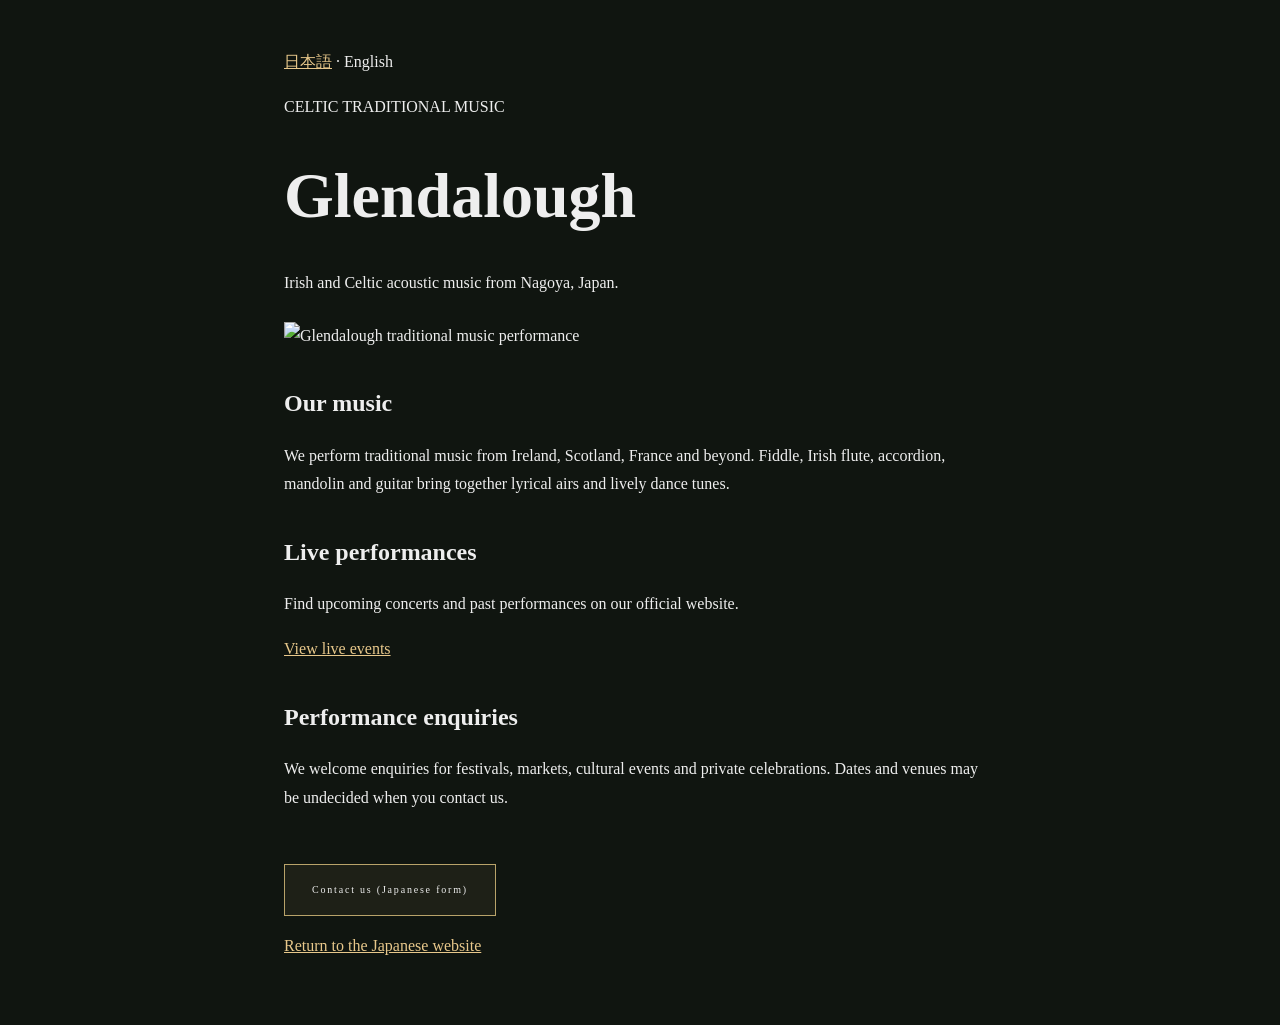
==== en/index.html @ 179ed780 "Create English introduction page" ====
<!doctype html>
<html lang="en"><head><meta charset="utf-8"><meta name="viewport" content="width=device-width, initial-scale=1"><title>Glendalough | Irish & Celtic Music in Nagoya, Japan</title><meta name="description" content="Glendalough is an acoustic ensemble performing Irish and Celtic traditional music in Nagoya, Japan. Explore live events and performance enquiries."><link rel="canonical" href="https://celticmusic-nagoya.github.io/glendalough/en/"><link rel="alternate" hreflang="ja" href="https://celticmusic-nagoya.github.io/glendalough/"><link rel="alternate" hreflang="en" href="https://celticmusic-nagoya.github.io/glendalough/en/"><link rel="alternate" hreflang="x-default" href="https://celticmusic-nagoya.github.io/glendalough/"><link rel="stylesheet" href="../style.css"><link rel="icon" href="../images/favicon.png"><meta name="theme-color" content="#101510"><style>body{background:#101510;color:#eee} .english-page{max-width:760px;margin:auto;padding:48px 24px;line-height:1.8}.english-page h1{font-size:clamp(2rem,8vw,4rem);overflow-wrap:anywhere}.english-page h2{font-size:1.5rem;margin-top:2rem}.english-page p{margin:1rem 0}.english-page a:not(.button){color:#e8c88b;text-decoration:underline}.english-page img{width:100%;height:auto;margin:24px 0}</style></head><body><main class="english-page"><nav aria-label="Language"><a href="../" lang="ja">日本語</a> · English</nav><p>CELTIC TRADITIONAL MUSIC</p><h1>Glendalough</h1><p>Irish and Celtic acoustic music from Nagoya, Japan.</p><img src="../images/hero.jpg" alt="Glendalough traditional music performance"><h2>Our music</h2><p>We perform traditional music from Ireland, Scotland, France and beyond. Fiddle, Irish flute, accordion, mandolin and guitar bring together lyrical airs and lively dance tunes.</p><h2>Live performances</h2><p>Find upcoming concerts and past performances on our official website.</p><p><a href="../#live">View live events</a></p><h2>Performance enquiries</h2><p>We welcome enquiries for festivals, markets, cultural events and private celebrations. Dates and venues may be undecided when you contact us.</p><p><a class="button button-primary" href="../#contact">Contact us (Japanese form)</a></p><p><a href="../">Return to the Japanese website</a></p></main></body></html>
---- style.css ----
/* =====================================================
   GLENDALOUGH WEBSITE
   MAIN STYLESHEET
===================================================== */


/* =====================================================
   VARIABLES
===================================================== */

:root {

    /* Background */

    --bg-dark: #101510;
    --bg-deep: #0d120e;
    --bg-green: #182119;
    --bg-green-2: #151c16;

    --bg-light: #e9e3d4;
    --bg-light-2: #f1ede2;


    /* Text */

    --text-light: #e8e3d5;
    --text-dark: #20261f;

    --muted: rgba(232, 227, 213, 0.68);
    --muted-dark: #687067;


    /* Accent */

    --gold: #b9a36a;
    --gold-light: #d6c58d;
    --gold-dark: #7c6740;


    /* Border */

    --border: rgba(232, 227, 213, 0.18);
    --border-dark: rgba(32, 38, 31, 0.16);


    /* Fonts */

    --serif:
        "Noto Serif JP",
        serif;

    --display:
        "Cinzel",
        serif;

    --editorial:
        "Cormorant Garamond",
        "Noto Serif JP",
        serif;


    /* Layout */

    --max-width: 1200px;
    --header-height: 90px;

}


/* =====================================================
   RESET
===================================================== */

* {
    margin: 0;
    padding: 0;
    box-sizing: border-box;
}


html {
    scroll-behavior: smooth;
    scroll-padding-top: var(--header-height);
}


body {
    background: var(--bg-dark);
    color: var(--text-light);

    font-family: var(--serif);

    line-height: 1.8;

    overflow-x: hidden;

    -webkit-font-smoothing: antialiased;

    text-rendering: optimizeLegibility;
}


img {
    width: 100%;
    display: block;
}


a {
    color: inherit;
    text-decoration: none;
}


button,
input,
select,
textarea {
    font: inherit;
}


button {
    color: inherit;
}


::selection {
    background: var(--gold);
    color: var(--text-dark);
}


/* =====================================================
   CONTAINER
===================================================== */

.container {
    width: min(
        calc(100% - 80px),
        var(--max-width)
    );

    margin: 0 auto;
}


/* =====================================================
   HEADER
===================================================== */

.header {
    position: fixed;

    top: 0;
    left: 0;

    width: 100%;

    z-index: 1000;

    border-bottom: 1px solid transparent;

    transition:
        background 0.35s ease,
        backdrop-filter 0.35s ease,
        border-color 0.35s ease;
}


.header.scrolled {
    background:
        rgba(16, 21, 16, 0.92);

    backdrop-filter:
        blur(14px);

    border-bottom-color:
        rgba(232, 227, 213, 0.08);
}


.header-inner {
    width: min(
        calc(100% - 80px),
        1400px
    );

    height: var(--header-height);

    margin: auto;

    display: flex;

    align-items: center;

    justify-content: space-between;

    gap: 30px;
}


/* Logo */

.logo {
    display: flex;

    flex-direction: column;

    line-height: 1;

    flex-shrink: 0;
}


.logo-main {
    font-family: var(--display);

    font-size: 21px;

    letter-spacing: 0.18em;
}


.logo-sub {
    margin-top: 7px;

    font-family: var(--display);

    font-size: 7px;

    letter-spacing: 0.25em;

    color: var(--gold);
}


/* Desktop Navigation */

.nav {
    display: flex;

    align-items: center;

    gap: clamp(18px, 2.3vw, 32px);

    font-family: var(--display);

    font-size: 11px;

    letter-spacing: 0.15em;
}


.nav a {
    position: relative;

    padding: 8px 0;

    white-space: nowrap;
}


.nav a::after {
    content: "";

    position: absolute;

    left: 0;
    bottom: 0;

    width: 0;
    height: 1px;

    background: var(--gold);

    transition:
        width 0.3s ease;
}


.nav a:hover::after {
    width: 100%;
}


.nav-contact {
    padding: 10px 18px !important;

    border: 1px solid var(--gold);
}


.nav-contact::after {
    display: none;
}


/* =====================================================
   MOBILE MENU
===================================================== */

.menu-button {
    display: none;

    width: 42px;
    height: 42px;

    border: 0;

    background: transparent;

    cursor: pointer;
}


.menu-button span {
    display: block;

    width: 25px;
    height: 1px;

    margin: 6px auto;

    background: var(--text-light);

    transition:
        transform 0.3s ease,
        opacity 0.3s ease;
}


.menu-button.active span:nth-child(1) {
    transform:
        translateY(7px)
        rotate(45deg);
}


.menu-button.active span:nth-child(2) {
    opacity: 0;
}


.menu-button.active span:nth-child(3) {
    transform:
        translateY(-7px)
        rotate(-45deg);
}


.mobile-nav {
    display: none;
}


/* =====================================================
   HERO
===================================================== */

.hero {
    position: relative;

    min-height: 650px;

    height: 100svh;

    display: flex;

    align-items: center;

    justify-content: center;

    text-align: center;

    overflow: hidden;
}


.hero-background {
    position: absolute;

    inset: 0;

    background:
        url("images/hero2.jpg")
        center / cover
        no-repeat;

    transform: scale(1.03);

    animation:
        heroZoom 12s ease-out forwards;
}


@keyframes heroZoom {

    from {
        transform: scale(1.08);
    }

    to {
        transform: scale(1.03);
    }

}


.hero-overlay {
    position: absolute;

    inset: 0;

    background:
        linear-gradient(
            to bottom,
            rgba(8, 12, 8, 0.42),
            rgba(8, 12, 8, 0.76)
        );
}


.hero-content {
    position: relative;

    z-index: 2;

    max-width: 900px;

    padding: 30px;
}


.hero-eyebrow {
    margin-bottom: 22px;

    font-family: var(--display);

    font-size: 11px;

    letter-spacing: 0.38em;

    color: var(--gold-light);
}


.hero h1 {
    font-family: var(--display);

    font-size:
        clamp(48px, 9vw, 110px);

    font-weight: 500;

    letter-spacing: 0.14em;

    line-height: 1.1;
}


.hero-copy {
    margin-top: 30px;

    font-family: var(--display);

    font-size:
        clamp(14px, 2vw, 19px);

    line-height: 1.8;

    letter-spacing: 0.08em;
}


.hero-scroll {
    position: absolute;

    bottom: 35px;
    left: 50%;

    transform:
        translateX(-50%);

    display: flex;

    flex-direction: column;

    align-items: center;

    gap: 10px;

    z-index: 2;

    font-family: var(--display);

    font-size: 8px;

    letter-spacing: 0.3em;
}


.scroll-line {
    width: 1px;

    height: 50px;

    background:
        linear-gradient(
            var(--gold),
            transparent
        );
}


/* =====================================================
   BUTTON
===================================================== */

.button {
    display: inline-flex;

    align-items: center;

    justify-content: center;

    gap: 30px;

    margin-top: 35px;

    padding: 16px 27px;

    font-family: var(--display);

    font-size: 10px;

    letter-spacing: 0.18em;

    border: 1px solid var(--gold);

    transition:
        background 0.3s ease,
        color 0.3s ease,
        transform 0.3s ease;
}


.button span {
    font-size: 16px;
}


.button:hover {
    background: var(--gold);

    color: var(--text-dark);

    transform:
        translateY(-3px);
}


.button-primary {
    background:
        rgba(185, 163, 106, 0.08);
}


.button-light {
    color: #fff;

    border-color: #fff;
}


.button-light:hover {
    background: #fff;

    color: var(--text-dark);
}


.button-large {
    padding: 20px 38px;

    font-size: 11px;
}


/* =====================================================
   COMMON SECTIONS
===================================================== */

.section {
    position: relative;

    padding: 140px 0;
}


.section-heading {
    display: flex;

    gap: 30px;

    margin-bottom: 75px;
}


.section-heading.centered {
    display: block;

    text-align: center;
}


.section-number {
    font-family: var(--display);

    color: var(--gold);

    font-size: 12px;

    letter-spacing: 0.2em;
}


.section-label {
    margin-bottom: 15px;

    font-family: var(--display);

    font-size: 10px;

    color: var(--gold);

    letter-spacing: 0.35em;
}


.section h2 {
    font-family: var(--display);

    font-size:
        clamp(32px, 5vw, 60px);

    font-weight: 500;

    line-height: 1.15;

    letter-spacing: 0.08em;
}


.section-intro {
    max-width: 680px;

    margin:
        30px auto 0;

    color:
        rgba(232, 227, 213, 0.7);
}


/* =====================================================
   ABOUT
===================================================== */

.about-section {
    background:
        linear-gradient(
            135deg,
            #101510,
            #172018
        );
}

.about-grid {
    display: grid;

    grid-template-columns:
        1fr 1fr;

    gap: 90px;

    align-items: center;
}

.about-text {
    max-width: 570px;
}

.about-text .lead {
    margin-bottom: 35px;

    font-size:
        clamp(22px, 2.5vw, 30px);

    line-height: 1.8;

	letter-spacing: 0.08em;

    color: var(--gold-light);

	font-weight: 500;
}

.about-text p:not(.lead) {
    margin-bottom: 24px;

    color:
        rgba(232, 227, 213, 0.75);

	font-size: 15px;

	line-height: 2.1;

	letter-spacing: 0.06em;

	text-align: justify;

}

/* Image */
.about-image {
    position: relative;
}

.about-image img {
    display: block;

    width: 100%;
    height: auto;

    object-fit: contain;
}

/* Caption */
.image-caption {
    position: absolute;

    right: -20px;

    bottom: -20px;

    padding: 15px 20px;

    background: var(--gold);

    color: var(--text-dark);

    font-family: var(--display);

    font-size: 9px;

    letter-spacing: 0.18em;
}

/* =====================================================
   02 MUSIC
===================================================== */

.music-section {
    position: relative;

    background:
        linear-gradient(
            rgba(18, 25, 19, 0.96),
            rgba(12, 17, 13, 0.98)
        );

    color: var(--text-light);

    padding: 140px 0;

    overflow: hidden;
}


.music-section::before {
    content: "";

    position: absolute;

    width: 600px;
    height: 600px;

    top: -250px;
    right: -200px;

    border-radius: 50%;

    background:
        radial-gradient(
            circle,
            rgba(184, 154, 91, 0.08),
            transparent 70%
        );

    pointer-events: none;
}


.music-section::after {
    content: "";

    position: absolute;

    width: 500px;
    height: 500px;

    bottom: -250px;
    left: -200px;

    border-radius: 50%;

    background:
        radial-gradient(
            circle,
            rgba(54, 88, 65, 0.12),
            transparent 70%
        );

    pointer-events: none;
}


.music-container {
    width: min(
        1200px,
        90%
    );

    margin: 0 auto;

    position: relative;

    z-index: 2;
}


/* Music Heading */

.music-section-heading {
    max-width: 850px;

    margin:
        0 auto 110px;

    text-align: center;
}


.music-section-number {
    margin-bottom: 5px;

    font-family: var(--editorial);

    color: var(--gold);

    font-size: 1rem;

    letter-spacing: 0.3em;
}


.music-section-label {
    margin-bottom: 20px;

    color: var(--gold);

    font-size: 0.7rem;

    letter-spacing: 0.35em;
}


.music-section-heading h2 {
    margin-bottom: 30px;

    font-family: var(--editorial);

    font-size:
        clamp(3.5rem, 7vw, 6.5rem);

    font-weight: 400;

    line-height: 0.95;

    letter-spacing: 0.04em;
}


.music-intro {
    color: var(--muted);

    font-size: 0.95rem;

    line-height: 2;
}


/* =====================================================
   MUSIC CATEGORY
===================================================== */

.music-category {
    margin-bottom: 130px;
}


.music-category:last-of-type {
    margin-bottom: 80px;
}


.music-category-heading {
    display: flex;

    justify-content: space-between;

    align-items: flex-end;

    gap: 50px;

    margin-bottom: 45px;

    padding-bottom: 20px;

    border-bottom:
        1px solid var(--border);
}


.music-category-label {
    margin-bottom: 5px;

    color: var(--gold);

    font-size: 0.7rem;

    letter-spacing: 0.25em;
}


.music-category-heading h3 {
    font-family: var(--editorial);

    font-size: 2.8rem;

    font-weight: 400;

    line-height: 1;
}


.music-category-description {
    color: var(--muted);

    font-size: 0.8rem;

    line-height: 1.8;

    text-align: right;
}


/* =====================================================
   MUSIC CARD GRID
===================================================== */

.music-card-grid {
    display: grid;

    grid-template-columns:
        repeat(3, 1fr);

    gap: 25px;
}


/* Music Card */

.music-card {
    overflow: hidden;

    background:
        rgba(255, 255, 255, 0.025);

    border:
        1px solid rgba(238, 233, 220, 0.1);

    transition:
        transform 0.4s ease,
        border-color 0.4s ease,
        background 0.4s ease;
}


.music-card:hover {
    transform:
        translateY(-8px);

    border-color:
        rgba(184, 154, 91, 0.45);

    background:
        rgba(255, 255, 255, 0.045);
}


/* Music Card Image */

.music-card-image {
    position: relative;

    aspect-ratio: 4 / 3;

    overflow: hidden;

    background:
        linear-gradient(
            135deg,
            #2b3d30,
            #111610
        );
}


.music-card-image img {
    width: 100%;
    height: 100%;

    object-fit: cover;

    transition:
        transform 0.7s ease;
}


.music-card:hover
.music-card-image img {
    transform:
        scale(1.05);
}


.music-card-overlay {
    position: absolute;

    inset: 0;

    background:
        linear-gradient(
            to bottom,
            rgba(0, 0, 0, 0.05),
            rgba(0, 0, 0, 0.55)
        );
}


.music-card-number {
    position: absolute;

    top: 20px;
    left: 20px;

    color:
        rgba(238, 233, 220, 0.75);

    font-family: var(--editorial);

    font-size: 1.1rem;

    letter-spacing: 0.1em;
}


/* Music Card Content */

.music-card-content {
    padding:
        30px 30px 35px;
}


.music-card-type {
    margin-bottom: 12px;

    color: var(--gold);

    font-family: var(--editorial);

    font-size: 1rem;

    letter-spacing: 0.18em;
}


.music-card-content h4 {
    margin-bottom: 18px;

    color: var(--text-light);

    font-family: var(--editorial);

    font-size: 1.65rem;

    font-weight: 500;

    line-height: 1.3;
}


.music-card-content > p:not(.music-card-type) {
    margin-bottom: 25px;

    color: var(--muted);

    font-size: 0.8rem;

    line-height: 2;
}


/* =====================================================
   BEYOND CELTIC
===================================================== */

.music-category-beyond {
    position: relative;

    padding-top: 20px;
}


.music-category-beyond::before {
    content: "";

    display: block;

    width: 70px;
    height: 1px;

    margin-bottom: 70px;

    background: var(--gold);

    opacity: 0.7;
}


.world-card .music-card-image {
    filter: saturate(0.8);
}


/* =====================================================
   MUSIC IN MOTION
===================================================== */

.music-video-area {
    display: flex;

    flex-direction: column;
    align-items: center;
    width: 100%;
    margin-top: 60px;
}


.music-video-heading {
    margin-bottom: 40px;
}


.music-video-heading h3 {
    margin-bottom: 15px;

    font-family: var(--editorial);

    font-size: 2.4rem;

    font-weight: 400;

    letter-spacing: 0.05em;
}


.music-video-heading p:last-child {
    color: var(--muted);

    font-size: 0.85rem;

    line-height: 2;
}


/* YouTubeショート動画を3つ横並びにする設定 */
.music-video-content {
    display: flex;
    justify-content: center;
    align-items: center;
    gap: 16px;
    width: 100%;
    max-width: 1000px;
    box-sizing: border-box;
}

.youtube-short {
    flex: 1 1 0;
    max-width: 315px;
    aspect-ratio: 9 / 16;
    position: relative;
}

.youtube-short iframe {
    width: 100%;
    height: 100%;
    border: none;
}

@media (max-width: 768px) {
    .music-video-content {
        flex-direction: column;
    }
    .youtube-short {
        width: 100%;
        max-width: 360px;
    }
}

.music-video-description {
    text-align: center;
    margin-top: 40px;
    margin-bottom: 60px;
    width: 100%;
}


.music-video-description p {
    margin-bottom: 24px;

    color: var(--muted);

    line-height: 1.8;
}


.music-youtube-link {
    display: inline-flex;

    align-items: center;

    justify-content: center;

    gap: 12px;

    padding-bottom: 8px;

    color: inherit;

    text-decoration: none;

    font-family: var(--display);

    font-size: 10px;

    letter-spacing: 0.15em;

    border-bottom:
        1px solid rgba(185, 163, 106, 0.55);

    transition:
        color 0.3s ease,
        border-color 0.3s ease;
}


.music-youtube-link:hover {
    color: var(--gold-light);

    border-color:
        var(--gold-light);
}

.music-youtube-link span,
.music-youtube-link strong {
    font-family: inherit;
}

/* =====================================================
   MUSIC CLOSING
===================================================== */

.music-closing {
    display: flex;

    align-items: center;

    justify-content: center;

    gap: 30px;

    margin-top: 100px;

    text-align: center;
}


.music-closing-line {
    width: 100px;
    height: 1px;

    background: var(--gold);

    opacity: 0.5;
}


.music-closing p {
    font-family: var(--editorial);

    font-size: 1.5rem;

    font-style: italic;

    color: var(--gold);

    line-height: 1.3;
}


/* =====================================================
   03 LIVE
===================================================== */

.live-section {
    position: relative;

    padding: 140px 0;

    background:
        linear-gradient(
            180deg,
            var(--bg-light-2) 0%,
            var(--bg-light) 100%
        );

    color: var(--text-dark);

    overflow: hidden;
}


/* Live Introduction */

.live-intro {
    max-width: 650px;

    margin:
        -40px 0 100px auto;
}


.live-intro-lead {
    margin-bottom: 20px;

    font-family: var(--editorial);

    font-size: 2rem;

    line-height: 1.4;
}


.live-intro p:last-child {
    color: var(--muted-dark);

    font-size: 0.85rem;

    line-height: 2;
}


/* Live Block */

.live-block {
    margin-bottom: 120px;
}


.live-block-heading {
    margin-bottom: 40px;

    padding-bottom: 18px;

    border-bottom:
        1px solid var(--border-dark);
}


.live-block-heading .section-label {
    margin-bottom: 8px;

    color: var(--gold-dark);
}


.live-block-heading h3 {
    font-family: var(--editorial);

    font-size: 2.8rem;

    font-weight: 400;

    line-height: 1;
}


/* Live Event */

.live-event {
    display: grid;

    grid-template-columns:
        minmax(300px, 1.1fr) 1fr;

    background:
        rgba(255, 255, 255, 0.55);

    border:
        1px solid rgba(32, 38, 31, 0.12);

    box-shadow:
        0 20px 50px rgba(32, 38, 31, 0.08);
}


/* Event Image */

.live-event-image {
    position: relative;

    min-height: 420px;

    overflow: hidden;

    background: #d9d2c2;
}


.live-event-image img {
    width: 100%;
    height: 100%;

    display: block;

    object-fit: cover;

    transition:
        transform 0.7s ease;
}


.live-event:hover
.live-event-image img {
    transform:
        scale(1.025);
}


/* Event Information */

.live-event-info {
    display: flex;

    flex-direction: column;

    justify-content: center;

    padding: 55px;
}


.live-event-date {
    margin-bottom: 15px;

    color: #927846;

    font-family: var(--editorial);

    font-size: 1rem;

    letter-spacing: 0.18em;
}


.live-event-info h4 {
    margin-bottom: 35px;

    color: var(--text-dark);

    font-family: var(--editorial);

    font-size:
        clamp(1.65rem, 3vw, 2.1rem);

    font-weight: 500;

    line-height: 1.35;
}


/* Event Meta */

.live-event-meta {
    display: grid;

    grid-template-columns:
        1fr 1fr;

    gap: 18px 30px;

    margin-bottom: 25px;
}


.live-event-meta p {
    color: #4f574f;

    font-size: 0.8rem;

    line-height: 1.6;
}


.live-event-meta span {
    display: block;

    margin-bottom: 3px;

    color: #927846;

    font-size: 0.58rem;

    letter-spacing: 0.18em;
}


.live-event-address {
    margin-bottom: 0;

    color: var(--muted-dark);

    font-size: 0.75rem;

    line-height: 1.7;
}


/* Event Link */

.live-event-link {
    display: inline-flex;

    align-items: center;

    gap: 20px;

    width: fit-content;

    margin-top: 30px;

    padding-bottom: 8px;

    color: var(--gold-dark);

    border-bottom:
        1px solid rgba(124, 103, 64, 0.5);

    font-size: 0.65rem;

    letter-spacing: 0.2em;
}


.live-event-link span {
    transition:
        transform 0.3s ease;
}


.live-event-link:hover {
    color: #4d5e4d;

    border-color: #4d5e4d;
}


.live-event-link:hover span {
    transform:
        translateX(5px);
}


/* More to Come */

.live-future {
    padding: 50px 0;

    border-top:
        1px solid var(--border-dark);

    border-bottom:
        1px solid var(--border-dark);
}


.live-future-text {
    color: var(--muted-dark);

    font-size: 0.85rem;

    line-height: 2;
}


/* Past Events */

.live-past {
    margin-top: 120px;
}


.past-events-grid {
    display: grid;

    grid-template-columns:
        repeat(3, 1fr);

    gap: 20px;
}


.past-event {
    padding: 35px;

    background:
        rgba(255, 255, 255, 0.28);

    border:
        1px solid rgba(32, 38, 31, 0.13);

    transition:
        transform 0.3s ease,
        background 0.3s ease;
}


.past-event:hover {
    transform:
        translateY(-5px);

    background:
        rgba(255, 255, 255, 0.55);
}


.past-event p {
    margin-bottom: 15px;

    color: #927846;

    font-family: var(--editorial);

    font-size: 0.9rem;

    letter-spacing: 0.15em;
}


.past-event h4 {
    margin-bottom: 10px;

    font-family: var(--editorial);

    font-size: 1.35rem;

    font-weight: 500;
}


.past-event span {
    color: var(--muted-dark);

    font-size: 0.7rem;
}


.live-closing {
    padding-top: 30px;

    text-align: center;

    color: #927846;

    font-family: var(--editorial);

    font-size: 1.4rem;

    font-style: italic;

    letter-spacing: 0.04em;
}


/* =====================================================
   04 PERFORMANCE
===================================================== */

.performance-section {
    position: relative;

    min-height: 750px;

    display: flex;
    align-items: center;

    overflow: hidden;
}


/* -----------------------------------------------------
   Background Image
----------------------------------------------------- */

.performance-background {
    position: absolute;

    inset: 0;

    background-image: url("images/performance.jpg");
    background-size: cover;
    background-position: center center;
    background-repeat: no-repeat;

    z-index: 0;
}


/* -----------------------------------------------------
   Overlay
----------------------------------------------------- */

.performance-overlay {
    position: absolute;

    inset: 0;

    background:
        linear-gradient(
            90deg,
            rgba(20, 25, 18, 0.75) 0%,
            rgba(10, 15, 10, 0.45) 45%,
            rgba(10, 15, 10, 0.20) 75%,
            rgba(10, 15, 10, 0.05) 100%
        );

    z-index: 1;
}


/* -----------------------------------------------------
   Content
----------------------------------------------------- */

.performance-container {
    position: relative;

    z-index: 2;
}


.performance-content {
    max-width: 650px;
}


.performance-content h2 {
    margin-top: 10px;
}


/* -----------------------------------------------------
   Lead Text
----------------------------------------------------- */

.performance-lead {
    margin-top: 35px;

    color: var(--gold-light);

    font-size: 25px;
    line-height: 1.8;
}


/* -----------------------------------------------------
   Description
----------------------------------------------------- */

.performance-content > p:not(.performance-lead) {
    max-width: 550px;

    margin-top: 25px;

    color: rgba(232, 227, 213, 0.75);

    line-height: 2;
}

/* =====================================================
   05 WORKS
===================================================== */

.works-section {
    background: var(--bg-green);
}


.works-grid {
    display: grid;

    grid-template-columns:
        repeat(3, 1fr);

    gap: 25px;
}


.work-item {
    overflow: hidden;

    background:
        rgba(255, 255, 255, 0.03);

    border:
        1px solid rgba(232, 227, 213, 0.06);
}


.work-item img {
    aspect-ratio: 4 / 3;

    object-fit: cover;

    transition:
        transform 0.6s ease;
}


.work-item:hover img {
    transform:
        scale(1.05);
}


.work-info {
    padding: 30px;
}


.work-info span {
    font-family: var(--display);

    font-size: 8px;

    color: var(--gold);

    letter-spacing: 0.2em;
}


.work-info h3 {
    margin-top: 12px;

    font-size: 18px;

    font-weight: 500;
}


.work-info p {
    margin-top: 10px;

    color:
        rgba(232, 227, 213, 0.6);

    font-size: 13px;
}


/* =====================================================
   06 GALLERY
===================================================== */

.gallery-section {
    background: var(--bg-deep);
}


.gallery-grid {
    display: grid;

    grid-template-columns:
        repeat(3, 1fr);

    grid-auto-rows: 250px;

    gap: 15px;
}


.gallery-item {
    overflow: hidden;

    background: #151b16;
}


.gallery-item img {
    width: 100%;
    height: 100%;

    object-fit: cover;

    transition:
        transform 0.6s ease;
}


.gallery-item:hover img {
    transform:
        scale(1.06);
}


.gallery-large {
    grid-row:
        span 2;
}


/* =====================================================
   SNS
===================================================== */

.sns-section {
    background: var(--bg-green-2);
}


.sns-box {
    display: grid;

    grid-template-columns:
        1fr 1fr;

    gap: 80px;

    align-items: center;

    padding: 70px;

    border:
        1px solid var(--border);
}


.sns-box h2 {
    font-family: var(--display);

    font-size: 35px;

    font-weight: 500;

    line-height: 1.25;
}


.sns-box p {
    margin-top: 20px;

    color:
        rgba(232, 227, 213, 0.65);
}


.sns-links {
    border-top:
        1px solid var(--border);
}


.sns-links a {
    display: flex;

    justify-content: space-between;

    align-items: center;

    padding: 22px 5px;

    border-bottom:
        1px solid var(--border);

    font-family: var(--serif);

    font-size: 13px;

    letter-spacing: 0.08em;

    transition:
        color 0.3s ease,
        padding 0.3s ease;
}


.sns-links a:hover {
    padding-left: 15px;

    color: var(--gold);
}


.sns-links strong {
    font-size: 18px;

    font-weight: 400;
}


/* =====================================================
   07 CONTACT
===================================================== */

.contact-section {
    position: relative;

    overflow: hidden;

    background: var(--bg-dark);
}


.contact-background {
    position: absolute;

    inset: 0;

    background:
        radial-gradient(
            circle at 75% 25%,
            rgba(185, 163, 106, 0.10),
            transparent 38%
        ),
        linear-gradient(
            135deg,
            #101510,
            #0d120e
        );
}


.contact-overlay {
    position: absolute;

    inset: 0;

    background:
        linear-gradient(
            90deg,
            rgba(10, 15, 10, 0.98),
            rgba(10, 15, 10, 0.90),
            rgba(10, 15, 10, 0.72)
        );
}


.contact-section > .container {
    position: relative;

    z-index: 2;
}


.contact-content {
    max-width: 850px;
}


.contact-content h2 {
    margin-top: 10px;

    font-family: var(--display);

    font-size:
        clamp(34px, 5vw, 58px);

    font-weight: 500;

    line-height: 1.15;

    letter-spacing: 0.06em;
}


.contact-lead {
    max-width: 650px;

    margin-top: 35px;

    color:
        rgba(232, 227, 213, 0.75);
}


/* =====================================================
   CONTACT FORM
===================================================== */

.contact-form-wrapper {
    position: relative;

    z-index: 2;

    max-width: 850px;

    margin:
        80px auto 0;
}


.contact-form {
    padding: 55px;

    background:
        rgba(10, 15, 10, 0.88);

    border:
        1px solid rgba(232, 227, 213, 0.18);

    backdrop-filter:
        blur(12px);
}


.form-group {
    margin-bottom: 28px;
}


.form-group label {
    display: block;

    margin-bottom: 9px;

    color: var(--text-light);

    font-size: 13px;

    letter-spacing: 0.08em;
}


.form-group label span {
    margin-left: 8px;

    color: var(--gold);

    font-size: 9px;
}


.form-group label small {
    margin-left: 8px;

    color:
        rgba(232, 227, 213, 0.4);

    font-size: 9px;
}


.form-group input,
.form-group select,
.form-group textarea {
    width: 100%;

    padding:
        15px 16px;

    border:
        1px solid rgba(232, 227, 213, 0.2);

    border-radius: 0;

    background:
        rgba(255, 255, 255, 0.04);

    color: var(--text-light);

    font-family: var(--serif);

    font-size: 14px;

    outline: none;

    transition:
        border-color 0.3s ease,
        background 0.3s ease;
}


.form-group input::placeholder,
.form-group textarea::placeholder {
    color:
        rgba(232, 227, 213, 0.38);
}


.form-group input:focus,
.form-group select:focus,
.form-group textarea:focus {
    border-color:
        var(--gold);

    background:
        rgba(255, 255, 255, 0.07);
}


.form-group textarea {
    resize: vertical;

    min-height: 170px;

    line-height: 1.8;
}


.form-group select {
    appearance: none;

    cursor: pointer;

    padding-right: 45px;

    background-image:
        linear-gradient(
            45deg,
            transparent 50%,
            var(--gold) 50%
        ),
        linear-gradient(
            135deg,
            var(--gold) 50%,
            transparent 50%
        );

    background-position:
        calc(100% - 18px) 50%,
        calc(100% - 12px) 50%;

    background-size:
        6px 6px,
        6px 6px;

    background-repeat: no-repeat;
}


.form-group select option {
    background: var(--bg-green);

    color: var(--text-light);
}


.form-submit {
    margin-top: 45px;

    text-align: center;
}


.form-submit .button {
    cursor: pointer;
}


.form-submit p {
    margin-top: 15px;

    color:
        rgba(232, 227, 213, 0.4);

    font-size: 10px;
}


/* =====================================================
   FOOTER
===================================================== */

.footer {
    padding:
        65px 0 25px;

    background: #0b0f0c;

    border-top:
        1px solid rgba(232, 227, 213, 0.1);
}


.footer-top {
    display: flex;

    align-items: flex-start;

    justify-content: space-between;

    gap: 50px;

    padding-bottom: 45px;
}


.footer-logo {
    display: flex;

    flex-direction: column;
}


.footer-logo span {
    font-family: var(--display);

    font-size: 20px;

    letter-spacing: 0.16em;
}


.footer-logo small {
    margin-top: 7px;

    color: var(--gold);

    font-family: var(--display);

    font-size: 7px;

    letter-spacing: 0.22em;
}


.footer-nav {
    display: flex;

    flex-wrap: wrap;

    justify-content: flex-end;

    gap: 20px 30px;

    font-family: var(--display);

    font-size: 9px;

    letter-spacing: 0.14em;
}


.footer-nav a {
    transition:
        color 0.3s ease;
}


.footer-nav a:hover {
    color: var(--gold);
}


.footer-bottom {
    display: flex;

    justify-content: space-between;

    gap: 30px;

    padding-top: 25px;

    border-top:
        1px solid rgba(232, 227, 213, 0.08);

    color:
        rgba(232, 227, 213, 0.4);

    font-size: 10px;
}


/* =====================================================
   SCROLL REVEAL
===================================================== */

.reveal {
    opacity: 0;

    transform:
        translateY(30px);

    transition:
        opacity 0.8s ease,
        transform 0.8s ease;
}


.reveal.visible {
    opacity: 1;

    transform:
        translateY(0);
}


/* =====================================================
   TABLET / MOBILE
===================================================== */

@media screen and (max-width: 900px) {

    :root {
        --header-height: 75px;
    }

	.hero-content h1{
		font-size: clamp(2.5rem, 10vw, 5rem);
	}


    /* Container */

    .container {
        width:
            calc(100% - 40px);
    }


    /* Header */

    .header-inner {
        width:
            calc(100% - 40px);

        height:
            var(--header-height);
    }


    .nav {
        display: none;
    }


    .menu-button {
        display: block;
    }


    /* Mobile Navigation */

    .mobile-nav {
        position: fixed;

        top: var(--header-height);
        left: 0;

        width: 100%;

        padding:
            30px 40px;

        display: flex;

        flex-direction: column;

        gap: 20px;

        background:
            rgba(16, 21, 16, 0.98);

        transform:
            translateY(-120%);

        transition:
            transform 0.4s ease;
    }


    .mobile-nav.active {
        transform:
            translateY(0);
    }


    .mobile-nav a {
        padding: 12px 0;

        border-bottom:
            1px solid var(--border);

        font-family: var(--display);

        font-size: 13px;

        letter-spacing: 0.2em;
    }


    /* Common Sections */

    .section {
        padding:
            100px 0;
    }


    /* About */

    .about-grid {
        grid-template-columns: 1fr;

        gap: 50px;
    }


    .about-image {
        max-width: 650px;

        margin: auto;
    }


    /* Music */

    .music-section {
        padding:
            100px 0;
    }


    .music-card-grid {
        grid-template-columns:
            1fr 1fr;
    }


    .music-category-heading {
        align-items: flex-start;

        flex-direction: column;

        gap: 20px;
    }


    .music-category-description {
        text-align: left;
    }


    .music-video-content {
        grid-template-columns: 1fr;
    }


    .youtube-short {
        margin: auto;
    }


    .music-video-description {
        max-width: 500px;

        margin: auto;

        text-align: center;
    }


    /* Live */

    .live-section {
        padding:
            100px 0;
    }


    .live-intro {
        margin:
            -20px 0 70px;
    }


    .live-event {
        grid-template-columns: 1fr;
    }


    .live-event-image {
        aspect-ratio: auto;

        min-height: 0;
    }

	.live-event-image img{
	width:100%;
	height:100%;
	object-fit: contain;
}

    .live-event-info {
        padding: 40px;
    }


    .past-events-grid {
        grid-template-columns:
            1fr 1fr;
    }


    /* Performance */

    .performance-overlay {
        background:
            rgba(8, 13, 8, 0.78);
    }


    /* Works */

    .works-grid {
        grid-template-columns: 1fr;
    }


    /* Gallery */

    .gallery-grid {
        grid-template-columns:
            repeat(2, 1fr);

        grid-auto-rows: 220px;
    }


    .gallery-large {
        grid-row:
            span 1;
    }


    /* SNS */

    .sns-box {
        grid-template-columns: 1fr;

        padding:
            45px 30px;

        gap: 45px;
    }


    /* Footer */

    .footer-top {
        flex-direction: column;
    }


    .footer-nav {
        justify-content: flex-start;
    }

}


/* =====================================================
   SMALL MOBILE
===================================================== */

@media screen and (max-width: 600px) {

    /* Hero */

    .hero {
        min-height: 600px;
    }


    .hero h1 {
        letter-spacing:
            0.08em;
    }


    .hero-eyebrow {
        font-size: 8px;

        letter-spacing:
            0.25em;
    }


    .hero-copy {
        font-size: 13px;
    }


    /* Sections */

    .section {
        padding:
            80px 0;
    }


    .section-heading {
        gap: 15px;

        margin-bottom: 50px;
    }


    .section-number {
        font-size: 9px;
    }


    .section h2 {
        font-size: 32px;
    }


    /* About */

    .about-text .lead {
        font-size: 20px;

		margin-bottom: 25px;

    }

	.about-text p:not(.lead) {

	font-size: 14px;
	line-height: 1.9;
	margin-bottom: 20px;

	}

    .image-caption {
        right: 10px;

        bottom: 10px;
    }

.about-image img{
width:100%;
height:auto;
object-fit:contain;
}

    /* Music */

    .music-section {
        padding:
            80px 0;
    }


    .music-section-heading {
        margin-bottom: 70px;
    }


    .music-section-heading h2 {
        font-size: 3.4rem;
    }


    .music-category {
        margin-bottom: 90px;
    }


    .music-category-heading h3 {
        font-size: 2.3rem;
    }


    .music-card-grid {
        grid-template-columns: 1fr;
    }


    .music-card-content {
        padding:
            25px 25px 30px;
    }


    .music-video-area {
        margin-top: 70px;

        padding-top: 50px;
    }


    .music-video-heading h3 {
        font-size: 2rem;
    }


    .music-closing {
        gap: 15px;

        margin-top: 60px;
    }


    .music-closing-line {
        width: 40px;
    }


    .music-closing p {
        font-size: 1.2rem;
    }


    /* Live */

    .live-section {
        padding:
            80px 0;
    }


    .live-intro-lead {
        font-size: 1.6rem;
    }


    .live-block-heading h3 {
        font-size: 2.2rem;
    }


    .live-event-info {
        padding:
            30px 25px;
    }


    .live-event-info h4 {
        font-size: 1.65rem;
    }


    .past-events-grid {
        grid-template-columns: 1fr;
    }


    .live-past {
        margin-top: 80px;
    }


    /* Performance */

    .performance-section {
        min-height: 700px;
    }


    .performance-lead {
        font-size: 21px;
    }


    /* Gallery */

    .gallery-grid {
        grid-template-columns: 1fr;

        grid-auto-rows:
            280px;
    }


    /* SNS */

    .sns-box h2 {
        font-size: 28px;
    }


    /* Contact */

    .contact-form-wrapper {
        margin-top: 50px;
    }


    .contact-form {
        padding:
            30px 20px;
    }


    .form-group {
        margin-bottom: 24px;
    }


    .form-group input,
    .form-group select,
    .form-group textarea {
        font-size: 16px;
    }


    .contact-section {
        min-height: 650px;
    }


    .contact-content h2 {
        font-size: 29px;
    }


    /* Footer */

    .footer-nav {
        gap: 15px;
    }


    .footer-bottom {
        flex-direction: column;

        gap: 8px;
    }

}


/* =====================================================
   VERY SMALL MOBILE
===================================================== */

@media screen and (max-width: 400px) {

    .music-section-heading h2 {
        font-size: 3rem;
    }

}


/* =====================================================
   ACCESSIBILITY
===================================================== */

@media (prefers-reduced-motion: reduce) {

    html {
        scroll-behavior: auto;
    }


    *,
    *::before,
    *::after {

        animation-duration:
            0.01ms !important;

        animation-iteration-count:
            1 !important;

        transition-duration:
            0.01ms !important;
    }

}

/* =====================================================
   LOGO & HERO SYMBOL
   Consolidated responsive rules
===================================================== */

.logo-image {
    width: auto;
    height: 32px;
    display: block;
    object-fit: contain;
}

.hero-symbol {
    width: 68px;
    height: auto;
    margin: 0 auto 18px;
    display: block;
    opacity: 0.92;
}

/* Give the hero a little more breathing room without changing
   the overall desktop composition. */
.hero-content {
    width: 100%;
    max-width: 900px;
}

.hero h1 {
    white-space: nowrap;
}

@media screen and (max-width: 900px) {
    .logo-image {
        height: 26px;
    }

    .hero-content {
        max-width: 760px;
    }

    .hero-symbol {
        width: 58px;
        margin-bottom: 15px;
    }

    .hero-eyebrow {
        font-size: 9px;
        letter-spacing: 0.30em;
        margin-bottom: 18px;
    }

    .hero h1 {
        font-size: clamp(44px, 9vw, 76px);
        letter-spacing: 0.09em;
        line-height: 1.08;
    }

    .hero-copy {
        margin-top: 24px;
        font-size: 14px;
    }

    .hero .button-primary {
        margin-top: 32px;
    }

    .hero-scroll {
        bottom: 22px;
    }

    .scroll-line {
        height: 38px;
    }
}

@media screen and (max-width: 600px) {
    .hero-content {
        padding: 30px 18px 68px;
    }

    /* About 5$201310% smaller than the previous mobile setting. */
    .hero-symbol {
        width: 52px;
        margin-bottom: 14px;
    }

    .hero-eyebrow {
        font-size: 8px;
        letter-spacing: 0.24em;
        margin-bottom: 16px;
    }

    .hero h1 {
        font-size: clamp(40px, 10.2vw, 62px);
        letter-spacing: 0.055em;
        line-height: 1.05;
    }

    .hero-copy {
        margin-top: 23px;
        font-size: 12px;
        line-height: 1.9;
        letter-spacing: 0.055em;
    }

    .hero .button-primary {
        min-width: 270px;
        margin-top: 29px;
        padding: 16px 22px;
    }

    .hero-scroll {
        bottom: 9px;
    }

    .scroll-line {
        height: 30px;
    }
}

@media screen and (max-width: 400px) {
    .hero-symbol {
        width: 48px;
    }

    .hero h1 {
        font-size: clamp(37px, 9.8vw, 52px);
        letter-spacing: 0.035em;
    }

    .hero-eyebrow {
        font-size: 7px;
        letter-spacing: 0.20em;
    }

    .hero-copy {
        font-size: 11px;
    }

    .hero .button-primary {
        min-width: 250px;
    }
}
/* =====================================================
   PAST EVENTS EMBED CONTAINER
===================================================== */

.past-event-with-video {
    display: flex;
    flex-direction: column;
}

.tiktok-container,
.instagram-container {
    margin-top: 15px;
    width: 100%;
    overflow: hidden;
    border-radius: 8px;
}

.tiktok-embed {
    max-width: 100% !important;
    min-width: 100% !important;
    margin: 0 !important;
}

.instagram-media {
    max-width: 100% !important;
    min-width: 100% !important;
    margin: 0 !important;
    background: #FFF;
    border: 0;
}
/* Compact recent performance, subordinate to upcoming concerts. */
.live-recent { margin-top: 64px; }
.live-recent .live-block-heading { margin-bottom: 20px; }
.live-recent .live-block-heading h3 { font-size: clamp(1.4rem, 3vw, 2rem); }
.live-recent .live-event { grid-template-columns: minmax(0, 180px) minmax(0, 1fr); max-width: 760px; }
.live-recent .live-event-image { min-height: 0; aspect-ratio: auto; }
.live-recent .live-event-image img { width: 100%; height: auto; object-fit: contain; }
.live-recent .live-event-info { padding: 20px; min-width: 0; }
.live-recent .live-event-info h4 { font-size: clamp(1rem, 2vw, 1.3rem); overflow-wrap: anywhere; }
@media (max-width: 600px) { .live-recent .live-event { grid-template-columns: minmax(0, 90px) minmax(0, 1fr); } .live-recent .live-event-info { padding: 12px; } }
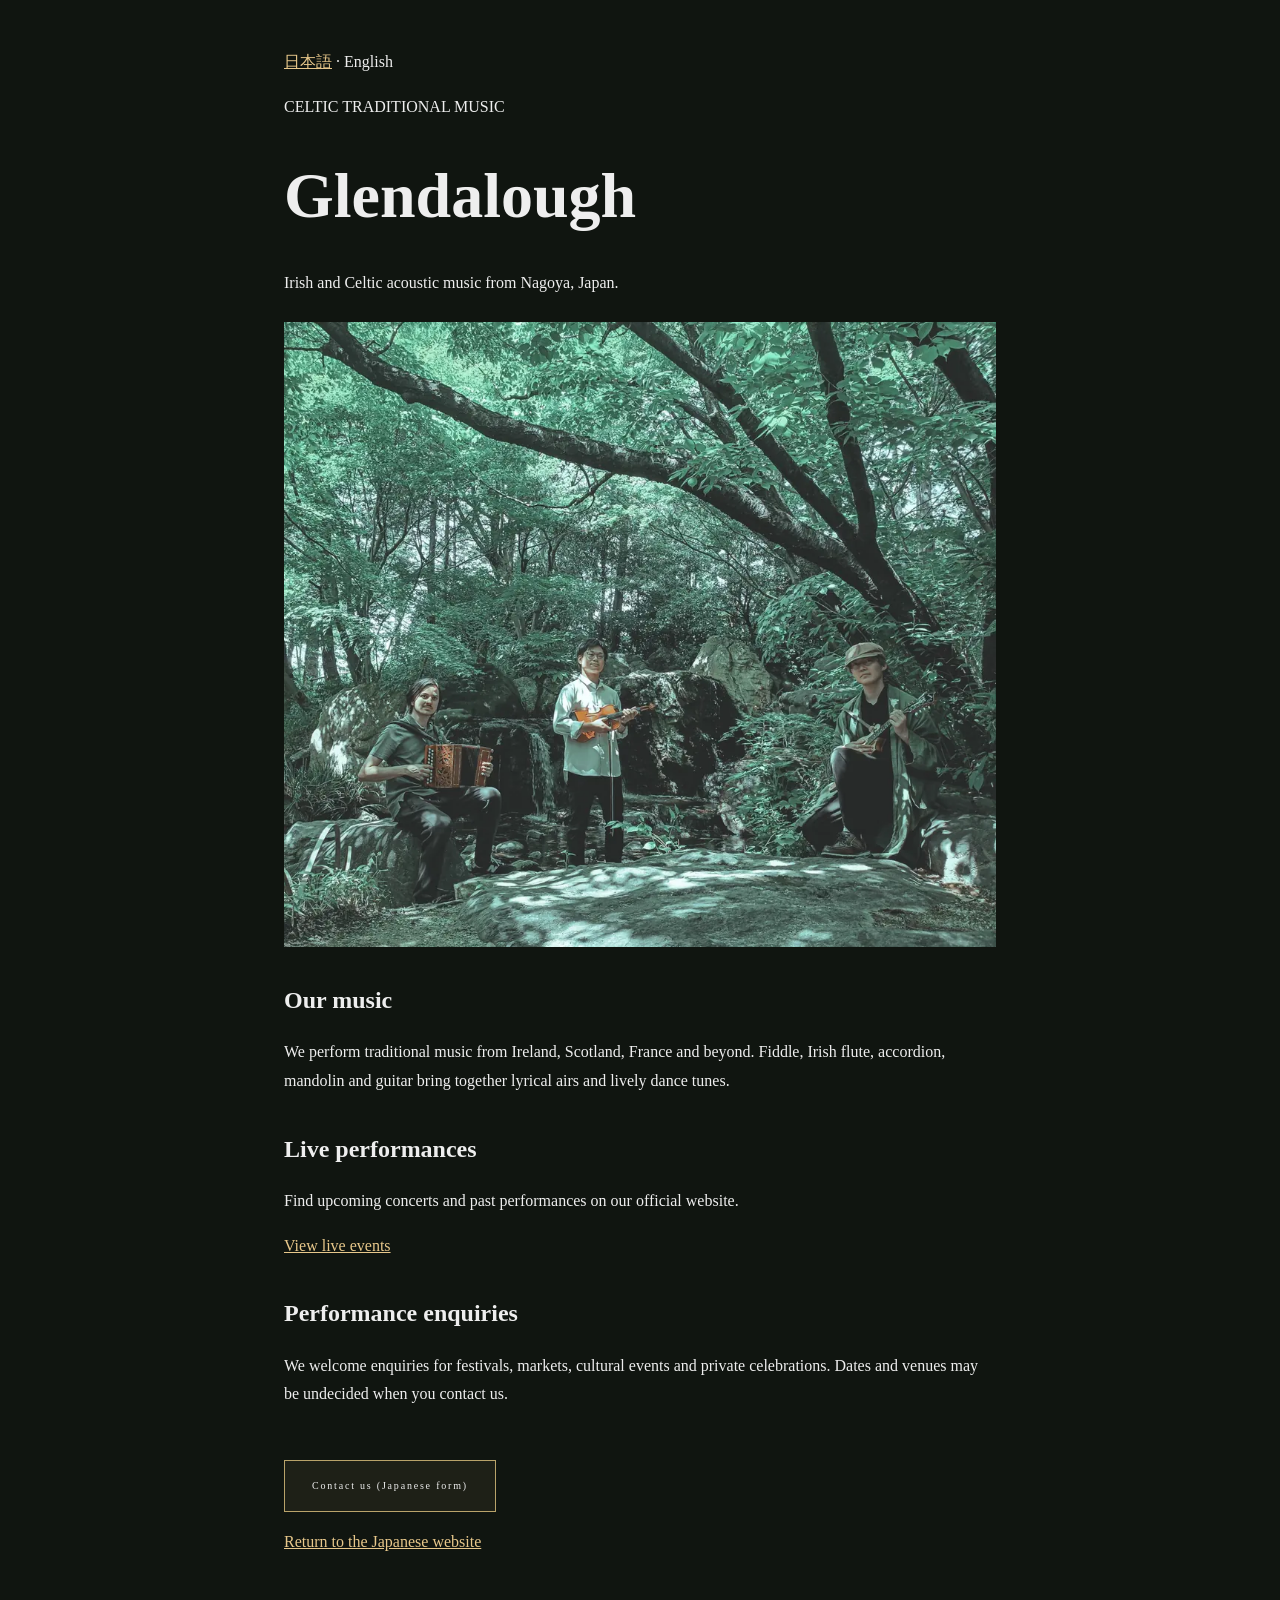
==== commit 1640a279: "Integrate verified WebP assets with actual responsive widths" ====
--- a/en/index.html
+++ b/en/index.html
@@ -1,2 +1,2 @@
 <!doctype html>
-<html lang="en"><head><meta charset="utf-8"><meta name="viewport" content="width=device-width, initial-scale=1"><title>Glendalough | Irish & Celtic Music in Nagoya, Japan</title><meta name="description" content="Glendalough is an acoustic ensemble performing Irish and Celtic traditional music in Nagoya, Japan. Explore live events and performance enquiries."><link rel="canonical" href="https://celticmusic-nagoya.github.io/glendalough/en/"><link rel="alternate" hreflang="ja" href="https://celticmusic-nagoya.github.io/glendalough/"><link rel="alternate" hreflang="en" href="https://celticmusic-nagoya.github.io/glendalough/en/"><link rel="alternate" hreflang="x-default" href="https://celticmusic-nagoya.github.io/glendalough/"><link rel="stylesheet" href="../style.css"><link rel="icon" href="../images/favicon.png"><meta name="theme-color" content="#101510"><style>body{background:#101510;color:#eee} .english-page{max-width:760px;margin:auto;padding:48px 24px;line-height:1.8}.english-page h1{font-size:clamp(2rem,8vw,4rem);overflow-wrap:anywhere}.english-page h2{font-size:1.5rem;margin-top:2rem}.english-page p{margin:1rem 0}.english-page a:not(.button){color:#e8c88b;text-decoration:underline}.english-page img{width:100%;height:auto;margin:24px 0}</style></head><body><main class="english-page"><nav aria-label="Language"><a href="../" lang="ja">日本語</a> · English</nav><p>CELTIC TRADITIONAL MUSIC</p><h1>Glendalough</h1><p>Irish and Celtic acoustic music from Nagoya, Japan.</p><img src="../images/hero.jpg" alt="Glendalough traditional music performance"><h2>Our music</h2><p>We perform traditional music from Ireland, Scotland, France and beyond. Fiddle, Irish flute, accordion, mandolin and guitar bring together lyrical airs and lively dance tunes.</p><h2>Live performances</h2><p>Find upcoming concerts and past performances on our official website.</p><p><a href="../#live">View live events</a></p><h2>Performance enquiries</h2><p>We welcome enquiries for festivals, markets, cultural events and private celebrations. Dates and venues may be undecided when you contact us.</p><p><a class="button button-primary" href="../#contact">Contact us (Japanese form)</a></p><p><a href="../">Return to the Japanese website</a></p></main></body></html>+<html lang="en"><head><meta charset="utf-8"><meta name="viewport" content="width=device-width, initial-scale=1"><title>Glendalough | Irish & Celtic Music in Nagoya, Japan</title><meta name="description" content="Glendalough is an acoustic ensemble performing Irish and Celtic traditional music in Nagoya, Japan. Explore live events and performance enquiries."><link rel="canonical" href="https://celticmusic-nagoya.github.io/glendalough/en/"><link rel="alternate" hreflang="ja" href="https://celticmusic-nagoya.github.io/glendalough/"><link rel="alternate" hreflang="en" href="https://celticmusic-nagoya.github.io/glendalough/en/"><link rel="alternate" hreflang="x-default" href="https://celticmusic-nagoya.github.io/glendalough/"><link rel="stylesheet" href="../style.css"><link rel="icon" href="../images/favicon.png"><meta name="theme-color" content="#101510"><style>body{background:#101510;color:#eee} .english-page{max-width:760px;margin:auto;padding:48px 24px;line-height:1.8}.english-page h1{font-size:clamp(2rem,8vw,4rem);overflow-wrap:anywhere}.english-page h2{font-size:1.5rem;margin-top:2rem}.english-page p{margin:1rem 0}.english-page a:not(.button){color:#e8c88b;text-decoration:underline}.english-page img{width:100%;height:auto;margin:24px 0}</style></head><body><main class="english-page"><nav aria-label="Language"><a href="../" lang="ja">日本語</a> · English</nav><p>CELTIC TRADITIONAL MUSIC</p><h1>Glendalough</h1><p>Irish and Celtic acoustic music from Nagoya, Japan.</p><img src="../images/web/hero-1280.webp" srcset="../images/web/hero-640.webp 640w, ../images/web/hero-1280.webp 960w" sizes="(max-width: 760px) 100vw, 712px" alt="Glendalough traditional music performance"><h2>Our music</h2><p>We perform traditional music from Ireland, Scotland, France and beyond. Fiddle, Irish flute, accordion, mandolin and guitar bring together lyrical airs and lively dance tunes.</p><h2>Live performances</h2><p>Find upcoming concerts and past performances on our official website.</p><p><a href="../#live">View live events</a></p><h2>Performance enquiries</h2><p>We welcome enquiries for festivals, markets, cultural events and private celebrations. Dates and venues may be undecided when you contact us.</p><p><a class="button button-primary" href="../#contact">Contact us (Japanese form)</a></p><p><a href="../">Return to the Japanese website</a></p></main></body></html>
--- a/style.css
+++ b/style.css
@@ -3199,3 +3199,8 @@
 .live-recent .live-event-info { padding: 20px; min-width: 0; }
 .live-recent .live-event-info h4 { font-size: clamp(1rem, 2vw, 1.3rem); overflow-wrap: anywhere; }
 @media (max-width: 600px) { .live-recent .live-event { grid-template-columns: minmax(0, 90px) minmax(0, 1fr); } .live-recent .live-event-info { padding: 12px; } }
+
+.skip-link{position:fixed;top:8px;left:8px;z-index:10000;padding:12px 18px;background:#fff;color:#101510;transform:translateY(-200%)}
+.skip-link:focus{transform:none}
+:focus-visible{outline:2px solid #d6b779;outline-offset:4px}
+@media(prefers-reduced-motion:reduce){.reveal,.hero-reveal{opacity:1!important;transform:none!important;animation:none!important;transition:none!important}html{scroll-behavior:auto!important}}
